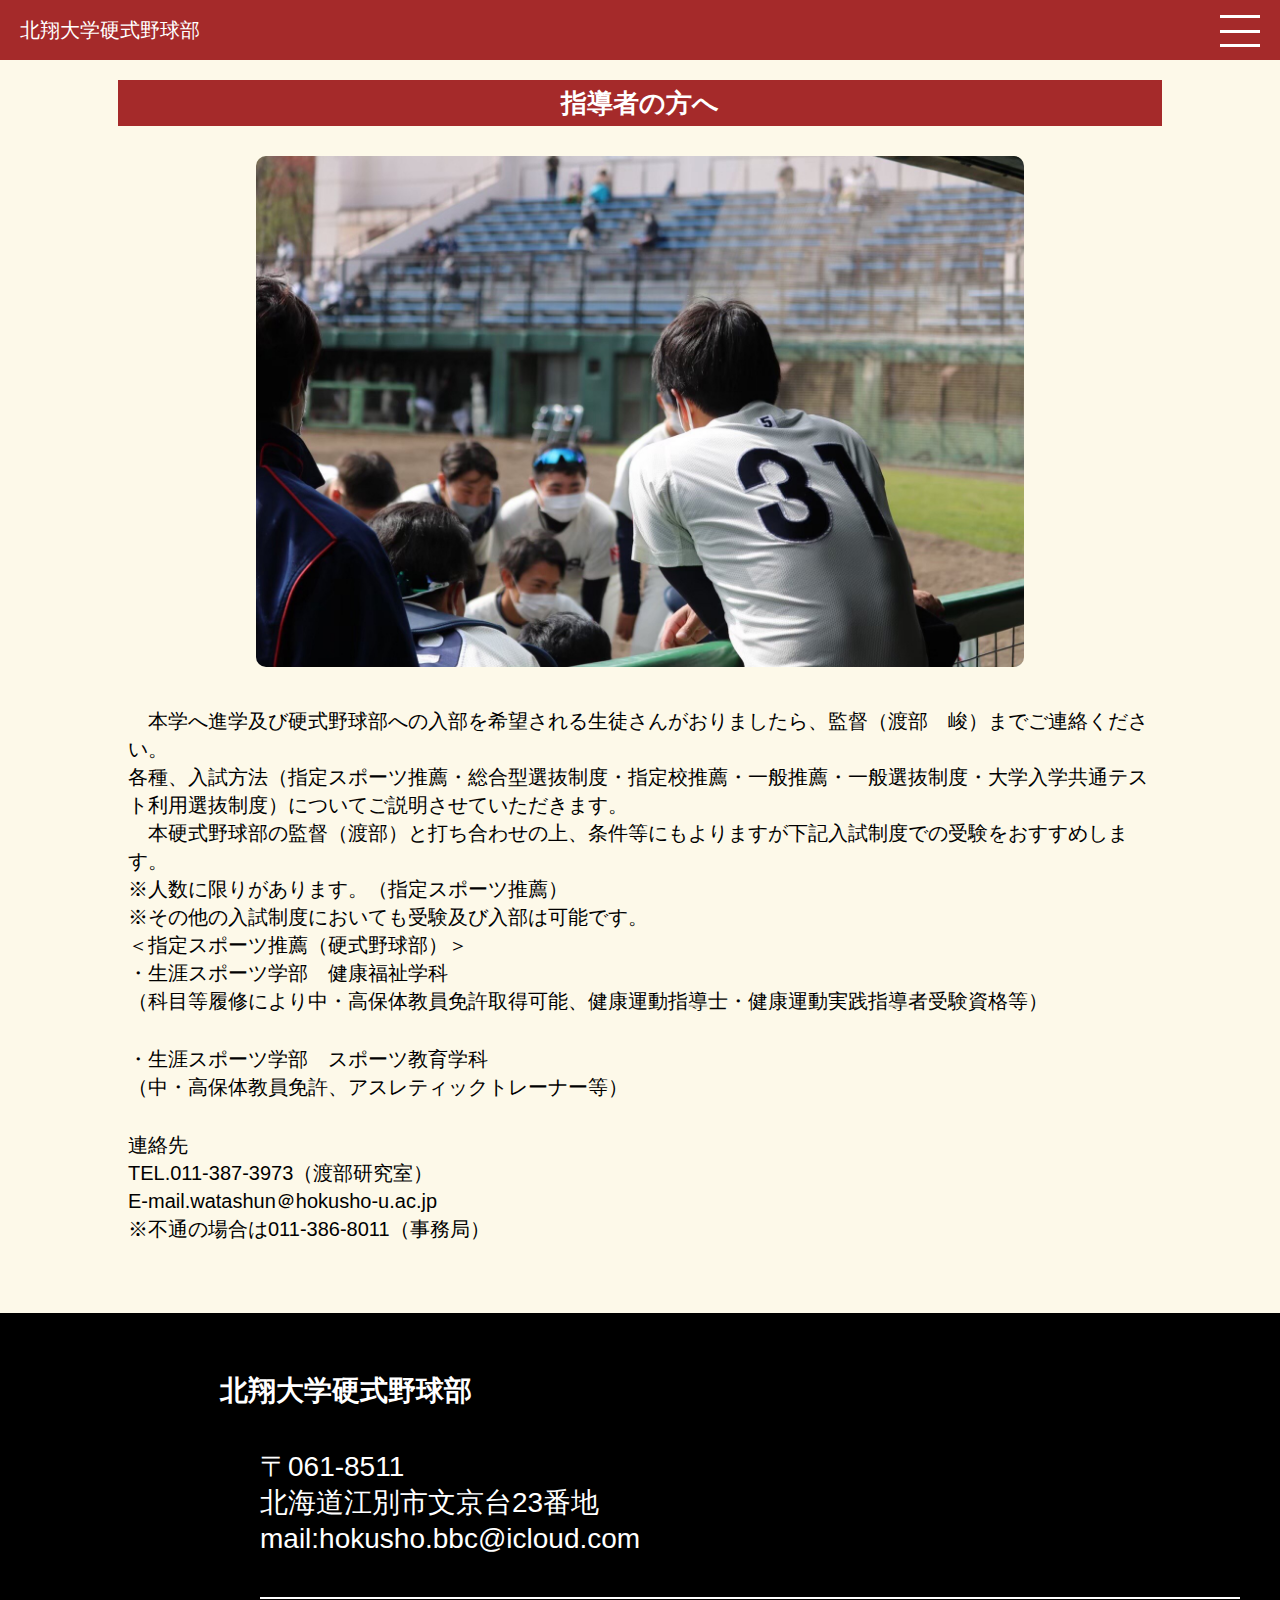
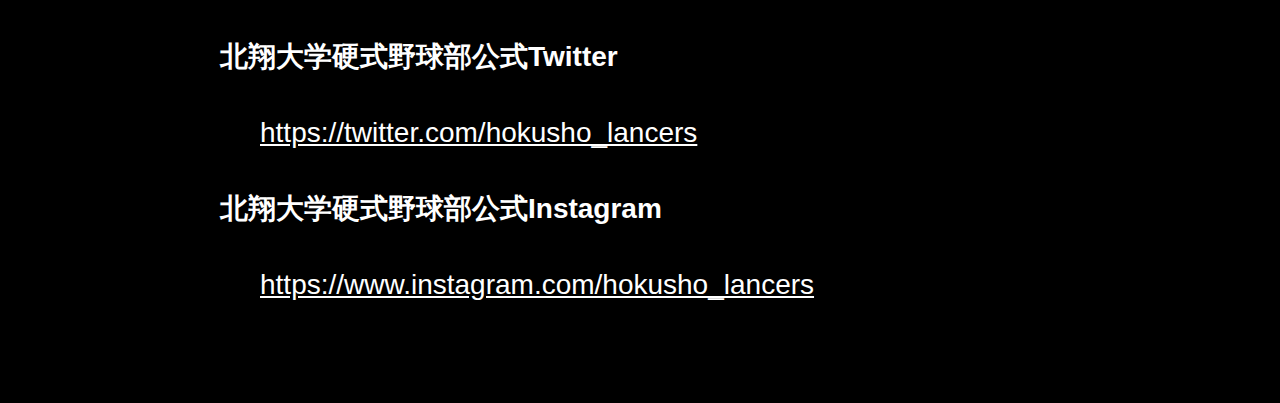
==== pt.iphone/coachmessage.html @ b5405a71 "Add files via upload" ====
<!DOCTYPE html>
<html lang="ja">
<head>
    <meta charset="UTF-8">
    <meta http-equiv="X-UA-Compatible" content="IE=edge">
    <meta name="viewport" content="width=device-width, initial-scale=1.0">
    <title>北翔大学硬式野球部ホームページ</title>
    <link rel="stylesheet" href="css/styles.css">
    <link href="https://fonts.googleapis.com/icon?family=Material+Icons"rel="stylesheet">
    <meta name="viewport" content="width=device-width, initial-scale=1.0">
    <link href="https://fonts.googleapis.com/icon?family=Material+Icons"rel="stylesheet">

    <link rel="apple-touch-icon" sizes="180x180" href="css/img/favicon.png">
    <link rel="icon" type="image/png" sizes="32x32" href="css/img/favicon.png">
    <link rel="icon" type="image/png" sizes="16x16" href="css/img/favicon.png">
    <link rel="manifest" href="css/img/favicon.png">
    <link rel="mask-icon" href="css/img/favicon.png" color="#5bbad5">
    <meta name="msapplication-TileColor" content="#da532c">
    <meta name="theme-color" content="#ffffff">
    <style>
        /*
html5doctor.com Reset Stylesheet
v1.6.1
Last Updated: 2010-09-17
Author: Richard Clark - http://richclarkdesign.com
Twitter: @rich_clark
*/

html, body, div, span, object, iframe,
h1, h2, h3, h4, h5, h6, p, blockquote, pre,
abbr, address, cite, code,
del, dfn, em, img, ins, kbd, q, samp,
small, strong, sub, sup, var,
b, i,
dl, dt, dd, ol, ul, li,
fieldset, form, label, legend,
table, caption, tbody, tfoot, thead, tr, th, td,
article, aside, canvas, details, figcaption, figure,
footer, header, hgroup, menu, nav, section, summary,
time, mark, audio, video {
    margin:0;
    padding:0;
    border:0;
    outline:0;
    font-size:100%;
    vertical-align:baseline;
    background:transparent;
}

body {
    line-height:1;
}

article,aside,details,figcaption,figure,
footer,header,hgroup,menu,nav,section {
    display:block;
}

nav ul {
    list-style:none;
}

blockquote, q {
    quotes:none;
}

blockquote:before, blockquote:after,
q:before, q:after {
    content:'';
    content:none;
}

a {
    margin:0;
    padding:0;
    font-size:100%;
    vertical-align:baseline;
    background:transparent;
}

/* change colours to suit your needs */
ins {
    background-color:#ff9;
    color:#000;
    text-decoration:none;
}

/* change colours to suit your needs */
mark {
    background-color:#ff9;
    color:#000;
    font-style:italic;
    font-weight:bold;
}

del {
    text-decoration: line-through;
}

abbr[title], dfn[title] {
    border-bottom:1px dotted;
    cursor:help;
}

table {
    border-collapse:collapse;
    border-spacing:0;
}

/* change border colour to suit your needs */
hr {
    display:block;
    height:1px;
    border:0;  
    border-top:1px solid #cccccc;
    margin:1em 0;
    padding:0;
}

input, select {
    vertical-align:middle;
}
/* ---body---- */
main{
    background: rgb(253, 249, 233);
    padding-top: 80px;
    padding-bottom: 40px;
}
main h1{
    background: brown;
    color: #fff;
    font-size: 26px;
    font-weight: 600;
    width: 80%;
    padding: 10px;
    margin: 0 auto;
    text-align: center;
    margin-bottom: 30px;
}
main p{
    margin: 40px ;
    font-size: 14px;
    line-height: 18px;
}
.gazou img{
    display: block;
    width: 80%;
    height: auto;
    margin: 0 auto;
    border-radius: 10px;
}
@media (min-width: 768px) {
    main p{
        font-size: 20px;
        line-height: 28px;
        margin: 0 auto 30px;
        width: 80%;
    }
    .gazou img{
        width: 60%;
        height: auto;
        margin-bottom: 40px;
    }
}
    </style>
</head>
<body>
    <header>
        <div class="head">
            <div id="nav-wrapper" class="nav-wrapper">
                <div class="hamburger" id="js-hamburger">
                  <span class="hamburger__line hamburger__line--1"></span>
                  <span class="hamburger__line hamburger__line--2"></span>
                  <span class="hamburger__line hamburger__line--3"></span>
                </div>
                <nav class="sp-nav">
                  <ul>
                    <a href="index.html"><li>ホーム</li></a>
                    <a href="player.html"><li>選手紹介</li></a>
                    <a href="katsudou.html"><li>活動紹介</li></a>
                    <a href="teamkousei.html"><li>チーム構成</li></a>
                    <a href="sukejul.html"><li>年間スケジュール</li></a>
                    <a href="torikumi.html"><li>独自の取り組み</li></a>
                    <a href="staff.html"><li>学生コーチ・マネージャー・アナリスト募集</li></a>
                  </ul>
                </nav>
                <div class="black-bg" id="js-black-bg"></div>
               </div>
               <a href="index.html"><img src="css/img/favicon.png" alt=""></a>
            <h1>北翔大学硬式野球部</h1>
        </div>
    </header>
    <main>
        <h1>指導者の方へ</h1>
        <div class="gazou"><img src="css/img/shidousya.jpg" alt=""></div>
        <p>　本学へ進学及び硬式野球部への入部を希望される生徒さんがおりましたら、監督（渡部　峻）までご連絡ください。
        <br>各種、入試方法（指定スポーツ推薦・総合型選抜制度・指定校推薦・一般推薦・一般選抜制度・大学入学共通テスト利用選抜制度）についてご説明させていただきます。
        <br>　本硬式野球部の監督（渡部）と打ち合わせの上、条件等にもよりますが下記入試制度での受験をおすすめします。
        <br>※人数に限りがあります。（指定スポーツ推薦）
        <br>※その他の入試制度においても受験及び入部は可能です。
        <br>＜指定スポーツ推薦（硬式野球部）＞
        <br>・生涯スポーツ学部　健康福祉学科
        <br>（科目等履修により中・高保体教員免許取得可能、健康運動指導士・健康運動実践指導者受験資格等）</p>
        <p>・生涯スポーツ学部　スポーツ教育学科
        <br>（中・高保体教員免許、アスレティックトレーナー等）</p>
        <p>連絡先
        <br>TEL.011-387-3973（渡部研究室）
        <br>E-mail.watashun＠hokusho-u.ac.jp
        <br>※不通の場合は011-386-8011（事務局）</p>
        </main>
        <footer>
            <div class="foo">
                <h2>北翔大学硬式野球部</h2>
                <div class="jusyo">
                     <p>〒061-8511 </p>
                    <p>北海道江別市文京台23番地 </p>
                    <p id="under-line">mail:hokusho.bbc@icloud.com</p>
                </div>
                <h2>北翔大学硬式野球部公式Twitter</h2>
                    <div class="qr-twi">
                        <a href="https://twitter.com/hokusho_lancers">https://twitter.com/hokusho_lancers</a>
                        <img src="css/img/twitter.png" alt="" id="twi">
                    </div>
        
                <h2>北翔大学硬式野球部公式Instagram</h2>
                <div class="qr-insta">
                    <a href="https://www.instagram.com/hokusho_lancers">https://www.instagram.com/hokusho_lancers</a>
                    <img src="css/img/instagram.png" alt="" id="insta">
                </div>
            </div>
        </footer>
    
        <script src="js/main.js"></script>
    </body>
    </html>
---- pt.iphone/css/styles.css ----
body{
    font-family: sans-serif;
    font-weight: 300;
    margin: 0%;   
}
.body{
  background: rgb(253, 249, 233);
  /* z-index: 0; */
  position: relative;
}
/* .header{
  position: relative;
} */
header{
  z-index: 101;
  position: relative;
}
.head{
    background-color: brown;
    display: flex;
    margin-bottom: 20px;
    position: fixed;
    width: 100%;
    z-index: 10px;
}
.head img{
    width: 50px;
    padding: 5px;
}
.head h1{
    color: #fff;
    padding: 20px;
    font-weight: 300;
    font-size: 20px;
    padding-left: 10px;
}
.material-icons{
    margin: 16px 14px auto auto;
    color: #fff;
}
main{
  background: rgb(253, 249, 233);
}

@media (min-width: 768px) {
#calsel{
  margin: 0 80px;
}
}





/* 
hamburger(ハンバーガーアイコン)
=================================== */
.hamburger {
    position: absolute;
    right: 20px;
    top: 20px;
    width: 50px;
    height: 40px;
    cursor: pointer;
    z-index: 300;
  }
  
  .hamburger__line {
    position: absolute;
    width: 40px;
    height: 3px;
    right: 0;
    background-color: #000;
    transition: all 0.5s;
  }
  
  .hamburger__line--1 {
    top: -5px;
    background: #fff;
  }
  
  .hamburger__line--2 {
    top: 10px;
    height: 3px;
    background: #fff;
  }
  
  .hamburger__line--3 {
    top: 24px;
    background: #fff;
  }
  
  /*ハンバーガーがクリックされたら*/
  .open .hamburger__line--1 {
    transform: rotate(-45deg);
    top: 11px;
  }
  
  .open .hamburger__line--2 {
    opacity: 0;
  }
  
  .open .hamburger__line--3 {
    transform: rotate(45deg);
    top: 11px;
  }
  
  /* 
  sp-nav(ナビ)
  =================================== */
  .sp-nav {
    position: fixed;
    right: -100%; /*ハンバーガーがクリックされる前はWindow右側に隠す*/
    top: 0;
    width: 70%; /* 出てくるスライドメニューの幅 */
    height: 100vh;
    background-color: brown;
    transition: all 0.8s;
    z-index: 200;
    overflow-y: auto; /* メニューが多くなったらスクロールできるように */
  }

  .sp-nav ul{
      margin-top: 100px;
  }
  .sp-nav a{
      text-decoration: none
  }
  .sp-nav ul li{
      font-size: 28px;
      margin-top: 20px;
      text-align: center;
      color: #fff;
      border-bottom:solid 2px #fff;   
      margin-top: 30px;  
  }
  
  /*ハンバーガーがクリックされたら右からスライド*/
  .open .sp-nav {
    right: 0;
  }
  
  /* 
  black-bg(ハンバーガーメニュー解除用bg)
  =================================== */
  .black-bg {
    position: fixed;
    left: 0;
    top: 0;
    width: 100vw;
    height: 100vh;
    z-index: 5;
    background-color: #000;
    opacity: 0;
    visibility: hidden;
    transition: all 0.8s;
    cursor: pointer;
    z-index: 100;
  }
  
  /*ハンバーガーメニューが開いたら表示*/
  .open .black-bg {
    opacity: 0.3;
    visibility: visible;
  }


  .carousel{
    width: 80%;
    margin: 16px auto;
}
/* --------カルーセル-------- */
/* force image size */
#slides{
  padding: 80px auto;
  padding-bottom: 50px;
}
.slide img {
    width: inherit;
    height: inherit;
    margin: 0;
    padding: 0;
    border: none;
  }
  
  .slide {
    white-space: nowrap;
    width: 100%;
    height: 100%;
    overflow: hidden;
  }
  
  /* .slide > :first-child {
    animation-name: slide;
    animation-duration: 15s;
    animation-delay: 3s;
    animation-iteration-count: infinite;
  } */
  .slide > :first-child {
    animation-name: slide;
    animation-duration: 10s;
    animation-delay: 2.4s;
    animation-iteration-count: infinite;
  }
  
  @keyframes slide {
    0% {
      margin-left: 0;
    }
    /* 33% {
      margin-left: -100%;
    }
    66% {
      margin-left: -200%;
    }
    100% {
      margin-left: -300%;
    } */
    50% {
      margin-left: -100%;
    }
    100% {
      margin-left: -200%;
    }
  }
  
  .center {
    margin: auto;
    padding-top: 60px;
  }
  
/* -------------------------------- */
  .sec1{
    position: relative;
    z-index: 10;
}
.sec1 a {
  color: rgb(255, 255, 255);
  cursor: pointer;
  text-align: center;
  font-size: 10px;
  padding: 40px;
}
.black-box{
    width: 100%;
    height: 200px;
    transform: skewY(-3deg);
    position: absolute;
    top: -50px;
    z-index: -1;
    background-color: rgb(32, 32, 32);
}
.black-box2{
    width: 100%;
    height: 80px;
    transform: skewY(3deg);
    position: absolute;
    top: 180px;
    z-index: -1;
    background-color: rgb(32, 32, 32);
}

.slogan{
    background-color: rgb(32, 32, 32);;
    text-align: center;
    /* padding: 80px 0 80px; */
    color: #fff;
    letter-spacing: 6px;
    margin-top: 80px;
}
.slogan h1{
    font-size: 10px;
    /* padding-bottom: 30px; */
    border-bottom: brown 3px solid;
    width: 40%;
    margin: 0 auto;
    line-height: 2rem;
}
.slogan h2{
  padding-top: 30px;
    font-size: 14px;
    z-index: -1;
    border-bottom: brown 3px solid;
    width: 80%;
    margin: 0 auto 45px;
    line-height: 2rem;
}

/* ---------- */
/* 動画全体の横幅を指定するためのdiv */
.video-wrap {
  max-width: 70%; /* ここに動画の横幅を指定 */
  margin: 120px auto 80px;
  position: relative;
  z-index: 1;
}

/* 動画を囲うdiv */
.video {
  position: relative;
  width:100%; /* 横幅は100%で固定 */
  height:0; /* 高さは0にしておく(padding-topで高さを指定するため) */
  padding-top: 56.25%; /* 高さを指定(16:9) */
  z-index: -1;
}

/* YouTube埋め込み用のiframe */
.video iframe{
  position: absolute;
  top: 0;
  left: 0;
  width: 100%;
  height: 100%;
}
/* ----- */

.message {
    margin-bottom: 80px;
    text-align: center;
    font-size: 12px;
}
.message img{
    height: auto;
    margin:0 auto;
    width: 70%;
    border-radius: 10px;
}
.message h3{
  font-weight: 300;
  margin-top: 20px;
  text-align: center;
}
.message p{
    margin-top: 20px;
}
.message2 p{
  line-height: 180%;
  padding: 0 10%;
}

.foo{
  background: #000;
  padding: 20px 40px 40px;
}
footer h2{
  font-size: 16px;
  line-height: 14px;
  color: #fff;
  margin-top: 40px;
}
footer p{
  font-size: 16px;
  color: #fff;
  line-height: 24px;
}
footer a{
  font-size: 14px;
  color: #fff;
}
.foo img{
  display: block;
  margin: 40px auto;
}
.qr-twi a,
.qr-insta a{
  cursor: pointer;
}




/* pc表示 */
@media (min-width: 768px) {

  .how-to-use{
    margin-top: 280px;
  }
  .message2 h3{
    font-size: 18px;
    font-weight: 300;
    margin-top: -120px;
  }
  .message2 p{
    font-size: 18px;
    font-weight: 300;
    text-align: left;
    display: block;
    margin: 40px auto 0;
  }
  .slogan h1{
    font-size: 30px;
  }
  .slogan h2{
    font-size: 46px;
    line-height: 60px;
  }

  .black-box2{
    width: 100%;
    height: 120px;
    transform: skewY(3deg);
    position: absolute;
    top: 200px;
  }

  .sec3 img {
    width: 30%;
    height: auto;
    margin-left: 16%;
  }
  .message2{
    margin-top: 130px;
    font-size: 14px;
  }

  .video-wrap{
    margin: 120px auto;
  }
  .message{
    display: flex;
  }

  .sp-nav ul li{
    margin-top: 50px;
    cursor: pointer;
  }
  .sp-nav ul li:hover{
    opacity: .6;
  }
  .foo{
    padding-left: 180px;
    position: relative;
  }
  #under-line{
    border-bottom: #fff 2px solid;
    padding-bottom: 40px;
  }
  footer h2,
  footer p,
  footer a{
    font-size: 28px;
    line-height: 36px;
  }
  footer a{
    padding-left: 80px;
    cursor: pointer;
  }
  footer h2{
    margin: 40px;
  }
  .foo img{
    width: 140px;
  }
  #twi{
    position: absolute;
    top: 280px;
    right: 28%;
  }
  #insta{
    position: absolute;
    top: 460px;
    right: 28%;
  }
.qr-insta{
  margin-bottom: 60px;
}
.jusyo{
  margin-left: 80px;
}

}
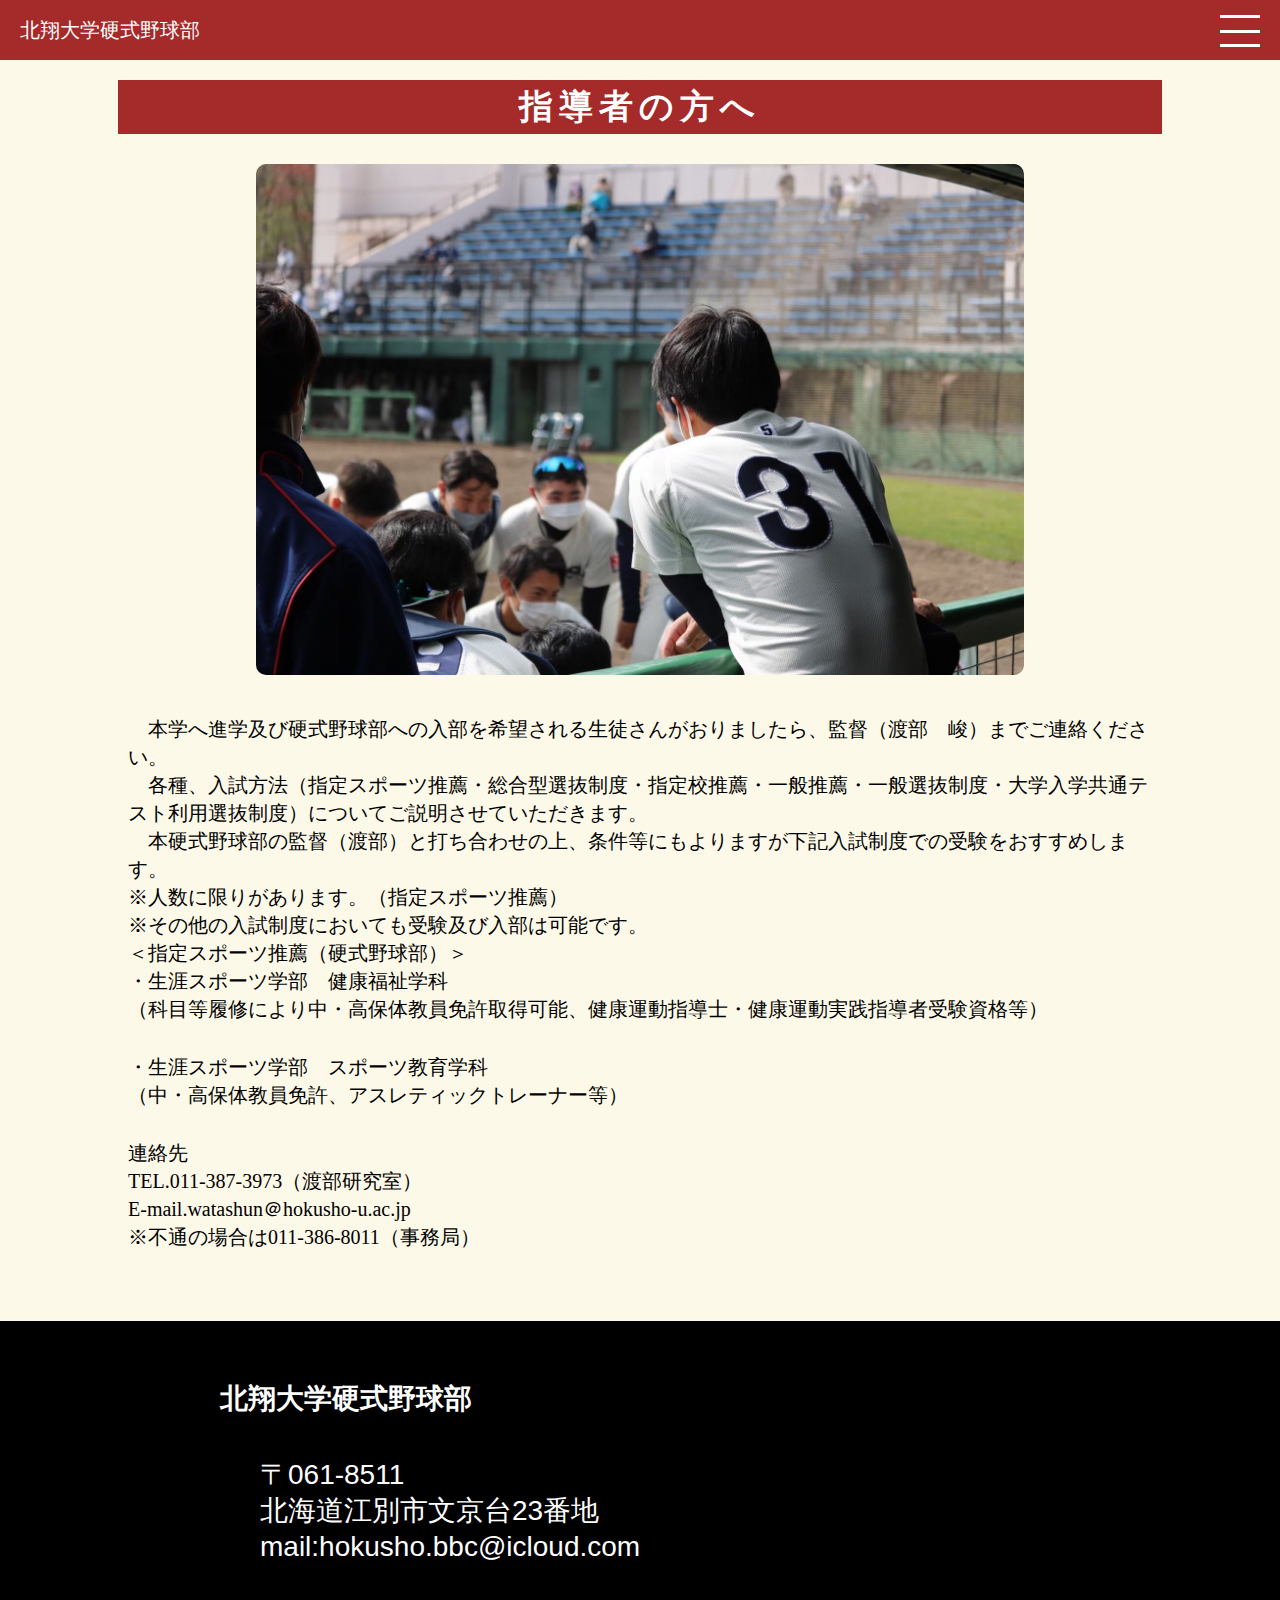
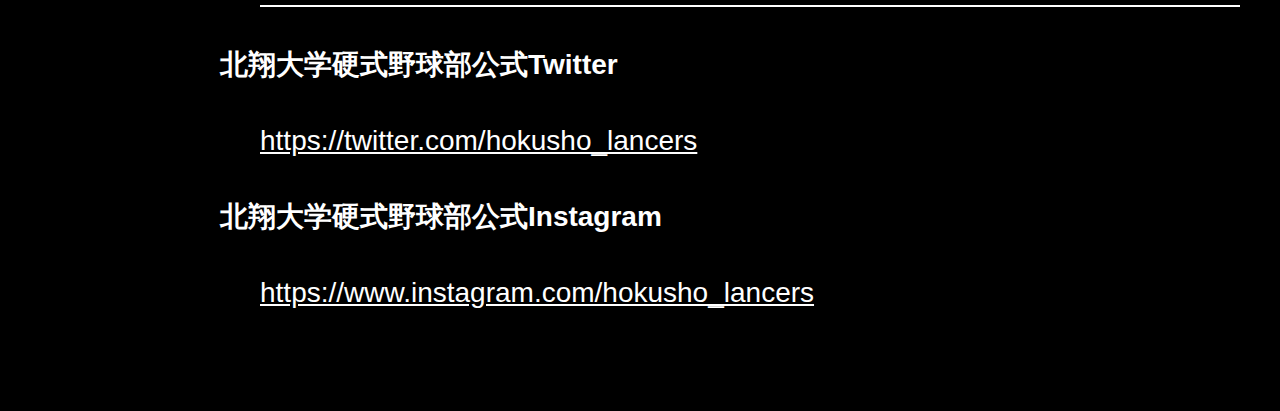
==== commit 6ac3858a: "Update coachmessage.html" ====
--- a/pt.iphone/coachmessage.html
+++ b/pt.iphone/coachmessage.html
@@ -125,11 +125,13 @@
     background: rgb(253, 249, 233);
     padding-top: 80px;
     padding-bottom: 40px;
+    font-family: serif;
 }
 main h1{
     background: brown;
     color: #fff;
-    font-size: 26px;
+    font-size: 34px;
+    letter-spacing: 6px;
     font-weight: 600;
     width: 80%;
     padding: 10px;
@@ -139,8 +141,8 @@
 }
 main p{
     margin: 40px ;
-    font-size: 14px;
-    line-height: 18px;
+    font-size: 18px;
+    line-height: 26px;
 }
 .gazou img{
     display: block;
@@ -179,14 +181,16 @@
                     <a href="player.html"><li>選手紹介</li></a>
                     <a href="katsudou.html"><li>活動紹介</li></a>
                     <a href="teamkousei.html"><li>チーム構成</li></a>
+                    <a href="gekkan.html"><li>月間スケジュール</li></a>
                     <a href="sukejul.html"><li>年間スケジュール</li></a>
-                    <a href="torikumi.html"><li>独自の取り組み</li></a>
+                    <a href="torikumi.html"><li>科学サポート</li></a>
+                    <a href="coachmessage.html"><li>指導者の方へ</li></a>
                     <a href="staff.html"><li>学生コーチ・マネージャー・アナリスト募集</li></a>
                   </ul>
                 </nav>
                 <div class="black-bg" id="js-black-bg"></div>
                </div>
-               <a href="index.html"><img src="css/img/favicon.png" alt=""></a>
+               <a href="index.html"><img src="css/img/MicrosoftTeams-image.png" alt=""></a>
             <h1>北翔大学硬式野球部</h1>
         </div>
     </header>
@@ -194,7 +198,7 @@
         <h1>指導者の方へ</h1>
         <div class="gazou"><img src="css/img/shidousya.jpg" alt=""></div>
         <p>　本学へ進学及び硬式野球部への入部を希望される生徒さんがおりましたら、監督（渡部　峻）までご連絡ください。
-        <br>各種、入試方法（指定スポーツ推薦・総合型選抜制度・指定校推薦・一般推薦・一般選抜制度・大学入学共通テスト利用選抜制度）についてご説明させていただきます。
+        <br>　各種、入試方法（指定スポーツ推薦・総合型選抜制度・指定校推薦・一般推薦・一般選抜制度・大学入学共通テスト利用選抜制度）についてご説明させていただきます。
         <br>　本硬式野球部の監督（渡部）と打ち合わせの上、条件等にもよりますが下記入試制度での受験をおすすめします。
         <br>※人数に限りがあります。（指定スポーツ推薦）
         <br>※その他の入試制度においても受験及び入部は可能です。
@@ -232,4 +236,4 @@
     
         <script src="js/main.js"></script>
     </body>
-    </html>+    </html>
